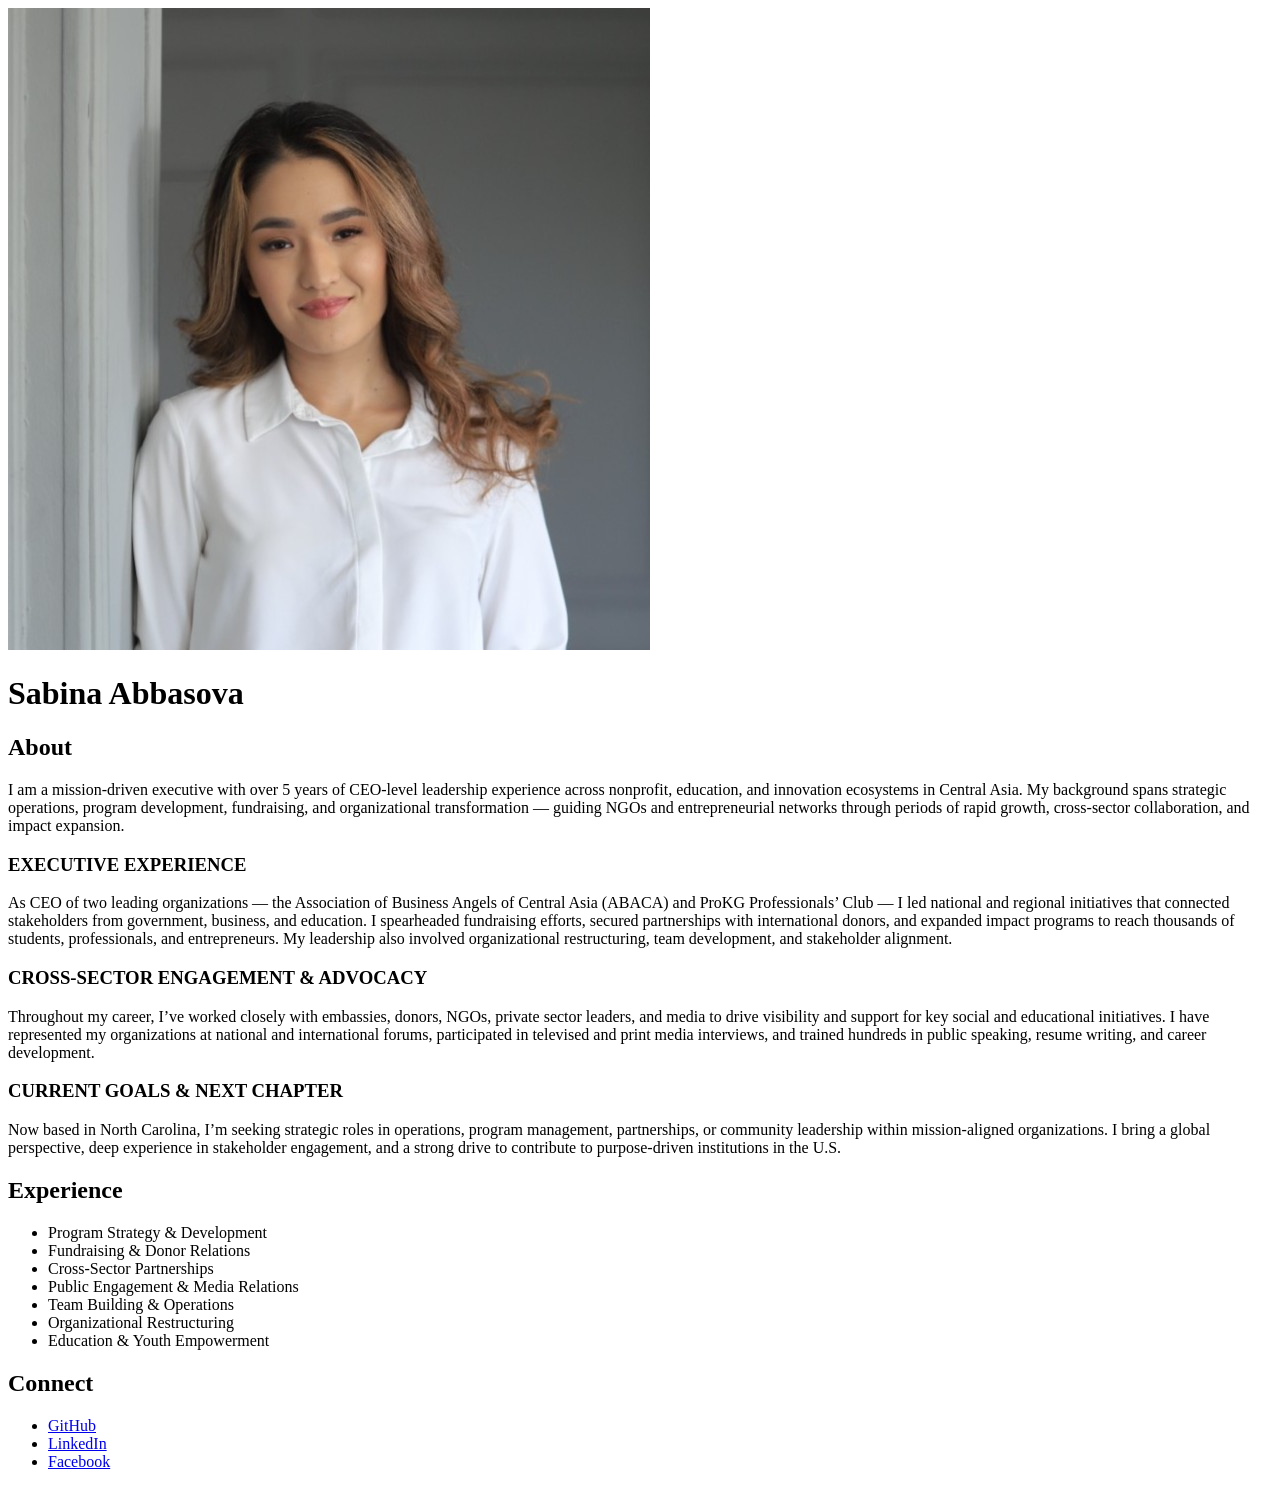
==== index.html @ f2786136 "boilerplate and content added" ====
<!DOCTYPE html>
<html lang="en">
<head>
    <meta charset="UTF-8">
    <meta name="description" content="The very first webpage showcasing Sabina's portfolio">
    <meta name="author" content="Sabina Abbasova">
    <title>Sabina Abbasova's Portfolio</title>
</head>

<body>
<img src="Profile-picture.jpeg">
    <h1>Sabina Abbasova</h1>
    <section id="About">
        <h2>About</h2>
            <p>
                I am a mission-driven executive with over 5 years of CEO-level leadership experience across nonprofit, education, and innovation ecosystems in Central Asia. My background spans strategic operations, program development, fundraising, and organizational transformation — guiding NGOs and entrepreneurial networks through periods of rapid growth, cross-sector collaboration, and impact expansion.
            </p>

            <h3>EXECUTIVE EXPERIENCE</h3>
            <p>
                As CEO of two leading organizations — the Association of Business Angels of Central Asia (ABACA) and ProKG Professionals’ Club — I led national and regional initiatives that connected stakeholders from government, business, and education. I spearheaded fundraising efforts, secured partnerships with international donors, and expanded impact programs to reach thousands of students, professionals, and entrepreneurs. My leadership also involved organizational restructuring, team development, and stakeholder alignment.
            </p>

            <h3>CROSS-SECTOR ENGAGEMENT & ADVOCACY</h3>
            <p>
                Throughout my career, I’ve worked closely with embassies, donors, NGOs, private sector leaders, and media to drive visibility and support for key social and educational initiatives. I have represented my organizations at national and international forums, participated in televised and print media interviews, and trained hundreds in public speaking, resume writing, and career development.
            </p>

            <h3>CURRENT GOALS & NEXT CHAPTER</h3>
            <p>Now based in North Carolina, I’m seeking strategic roles in operations, program management, partnerships, or community leadership within mission-aligned organizations. I bring a global perspective, deep experience in stakeholder engagement, and a strong drive to contribute to purpose-driven institutions in the U.S.</p>
    </section>

    <section id="Experience">
        <h2>Experience</h2>
        <ul>
            <li>Program Strategy & Development</li>
            <li>Fundraising & Donor Relations</li>
            <li>Cross-Sector Partnerships</li>
            <li>Public Engagement & Media Relations</li>
            <li>Team Building & Operations</li>
            <li>Organizational Restructuring</li>
            <li>Education & Youth Empowerment</li>
        </ul>
    </section>
    
    <section id="Connect">
        <h2>Connect</h2>
        <ul>
            <li><a href="https://github.com/abbasova-s">GitHub</a></li>
            <li><a href="https://www.linkedin.com/in/sabina-abbasova/">LinkedIn</a></li>
            <li><a href="https://www.facebook.com/share/1EG4vnzA5f/?mibextid=wwXIfr">Facebook</a></li>
        </ul>
    </section>

</body>
</html>
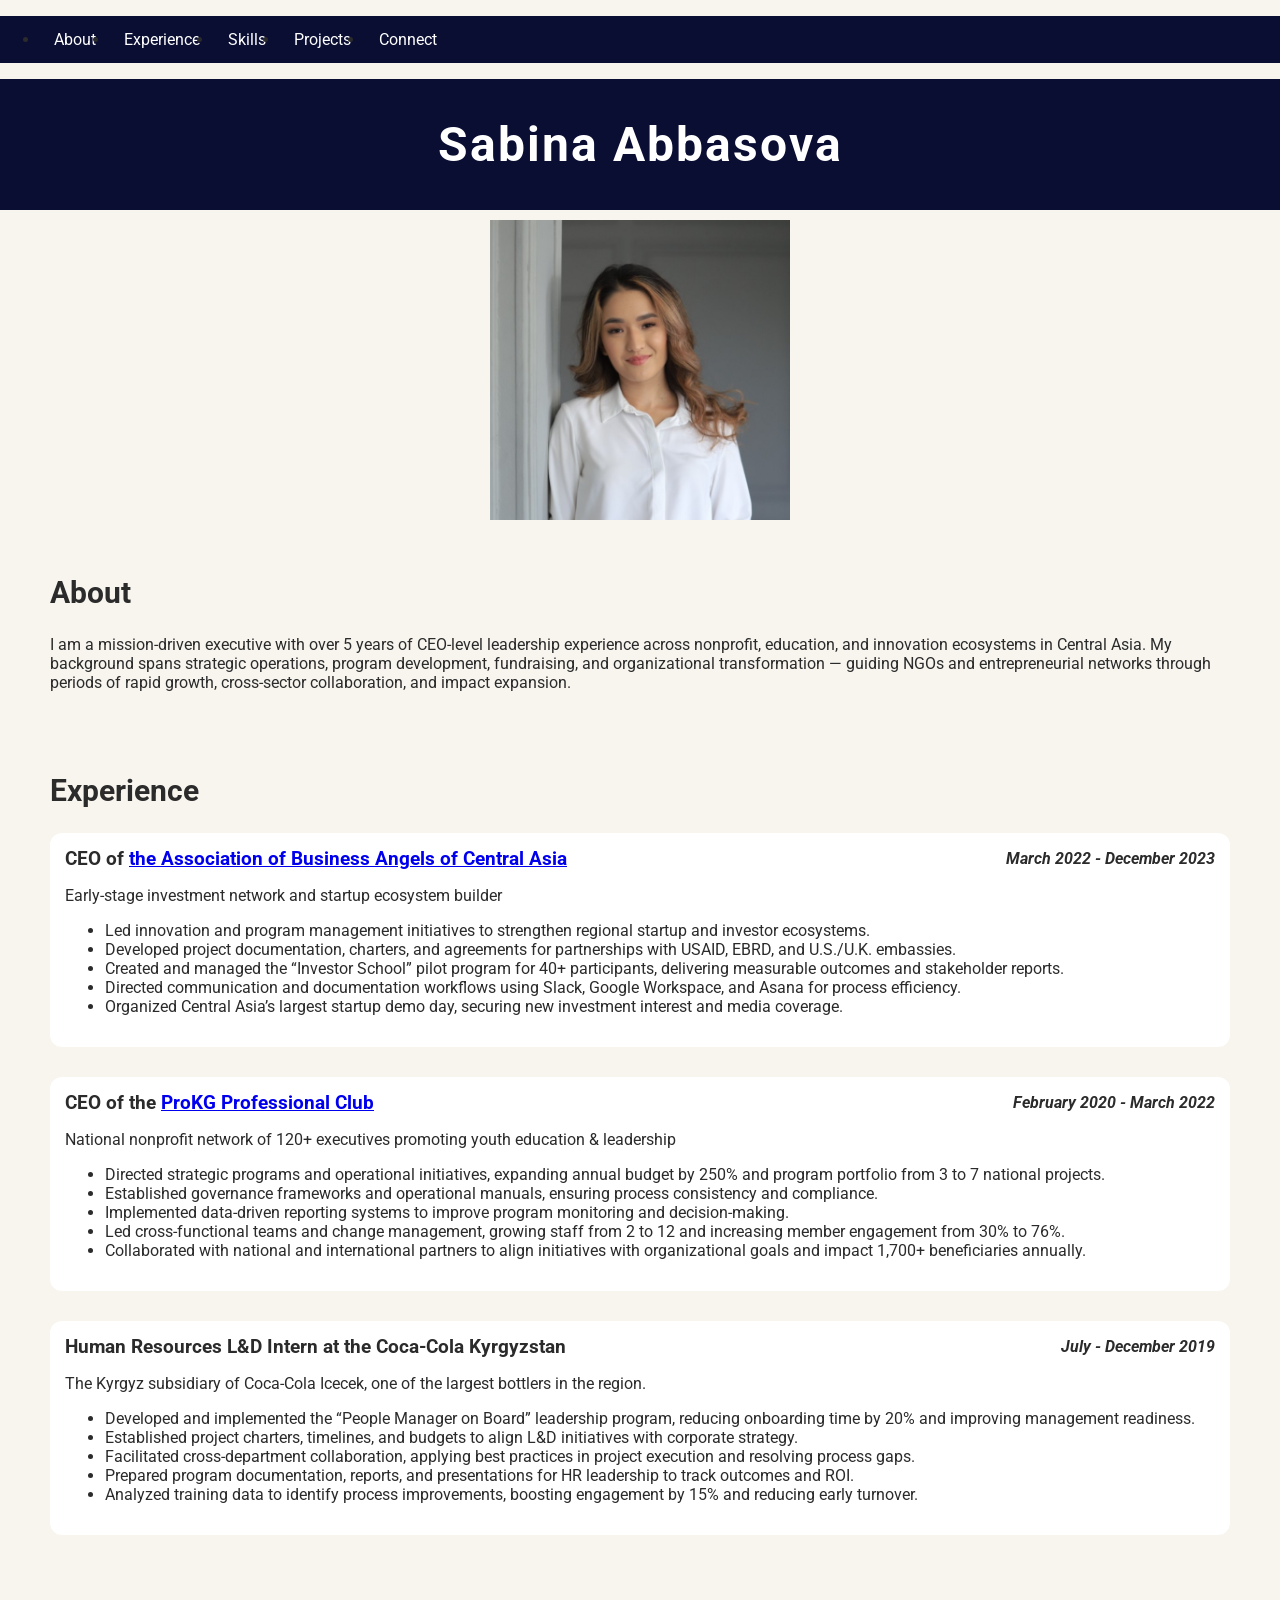
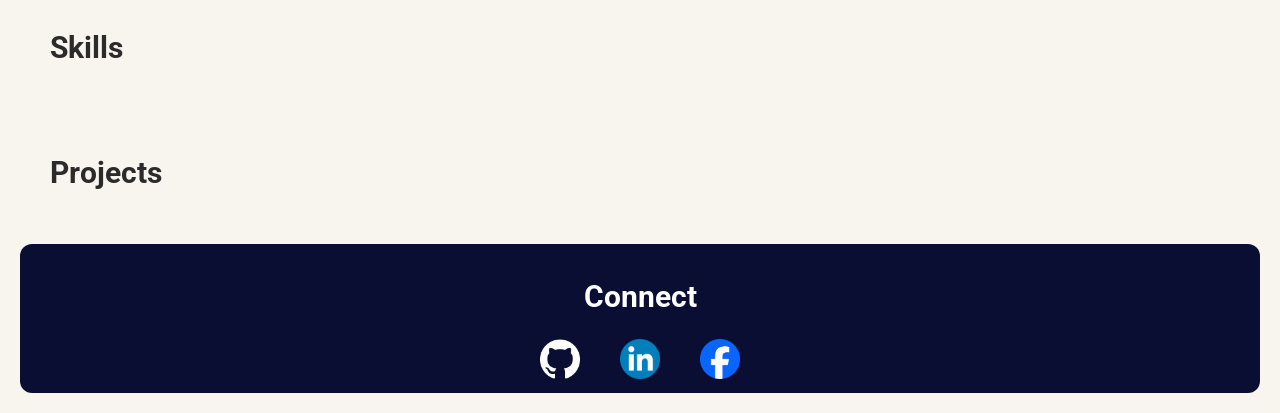
==== commit 6103abce: "styling added" ====
--- a/index.html
+++ b/index.html
@@ -1,56 +1,155 @@
-<!DOCTYPE html>
+<!doctype html>
 <html lang="en">
-<head>
-    <meta charset="UTF-8">
-    <meta name="description" content="The very first webpage showcasing Sabina's portfolio">
-    <meta name="author" content="Sabina Abbasova">
+  <head>
+    <meta charset="UTF-8" />
+    <meta
+      name="description"
+      content="The very first webpage showcasing Sabina's portfolio"
+    />
+    <meta name="author" content="Sabina Abbasova" />
     <title>Sabina Abbasova's Portfolio</title>
-</head>
+    <link href="css/index.css" rel="stylesheet" />
+    <link rel="preconnect" href="https://fonts.googleapis.com">
+    <link rel="preconnect" href="https://fonts.gstatic.com" crossorigin>
+    <link href="https://fonts.googleapis.com/css2?family=Roboto:ital,wght@0,100..900;1,100..900&display=swap" rel="stylesheet">
+  </head>
 
-<body>
-<img src="Profile-picture.jpeg">
-    <h1>Sabina Abbasova</h1>
+  <body>
+    <nav class="container">
+        <ul>
+            <li><a href="#About">About</a></li>
+            <li><a href="#Experience">Experience</a></li>
+            <li><a href="#Skills">Skills</a></li>
+            <li><a href="#Projects">Projects</a></li>
+            <li><a href="#Connect">Connect</a></li>
+        </ul>
+    </nav>
+    
+    <header>
+        <h1>Sabina Abbasova</h1>
+    </header>
+
+    <img class="profile-pic" src="img/Profile-picture.jpeg" alt="Profesional portfolio picture">
+
     <section id="About">
-        <h2>About</h2>
-            <p>
-                I am a mission-driven executive with over 5 years of CEO-level leadership experience across nonprofit, education, and innovation ecosystems in Central Asia. My background spans strategic operations, program development, fundraising, and organizational transformation — guiding NGOs and entrepreneurial networks through periods of rapid growth, cross-sector collaboration, and impact expansion.
-            </p>
-
-            <h3>EXECUTIVE EXPERIENCE</h3>
-            <p>
-                As CEO of two leading organizations — the Association of Business Angels of Central Asia (ABACA) and ProKG Professionals’ Club — I led national and regional initiatives that connected stakeholders from government, business, and education. I spearheaded fundraising efforts, secured partnerships with international donors, and expanded impact programs to reach thousands of students, professionals, and entrepreneurs. My leadership also involved organizational restructuring, team development, and stakeholder alignment.
-            </p>
-
-            <h3>CROSS-SECTOR ENGAGEMENT & ADVOCACY</h3>
-            <p>
-                Throughout my career, I’ve worked closely with embassies, donors, NGOs, private sector leaders, and media to drive visibility and support for key social and educational initiatives. I have represented my organizations at national and international forums, participated in televised and print media interviews, and trained hundreds in public speaking, resume writing, and career development.
-            </p>
-
-            <h3>CURRENT GOALS & NEXT CHAPTER</h3>
-            <p>Now based in North Carolina, I’m seeking strategic roles in operations, program management, partnerships, or community leadership within mission-aligned organizations. I bring a global perspective, deep experience in stakeholder engagement, and a strong drive to contribute to purpose-driven institutions in the U.S.</p>
+      <h2>About</h2>
+      <p>
+        I am a mission-driven executive with over 5 years of CEO-level
+        leadership experience across nonprofit, education, and innovation
+        ecosystems in Central Asia. My background spans strategic operations,
+        program development, fundraising, and organizational transformation —
+        guiding NGOs and entrepreneurial networks through periods of rapid
+        growth, cross-sector collaboration, and impact expansion.
+      </p>
     </section>
 
     <section id="Experience">
-        <h2>Experience</h2>
-        <ul>
-            <li>Program Strategy & Development</li>
-            <li>Fundraising & Donor Relations</li>
-            <li>Cross-Sector Partnerships</li>
-            <li>Public Engagement & Media Relations</li>
-            <li>Team Building & Operations</li>
-            <li>Organizational Restructuring</li>
-            <li>Education & Youth Empowerment</li>
-        </ul>
-    </section>
-    
-    <section id="Connect">
-        <h2>Connect</h2>
-        <ul>
-            <li><a href="https://github.com/abbasova-s">GitHub</a></li>
-            <li><a href="https://www.linkedin.com/in/sabina-abbasova/">LinkedIn</a></li>
-            <li><a href="https://www.facebook.com/share/1EG4vnzA5f/?mibextid=wwXIfr">Facebook</a></li>
-        </ul>
+      <h2>Experience</h2>
+        <div class="job">
+            <div class="job-title">
+                <h3>CEO of <a href="https://abaca.pro/">the Association of Business Angels of Central Asia</a></h3>
+                <span>March 2022 - December 2023</span>
+            </div>
+
+            <p>
+                Early-stage investment network and startup ecosystem builder
+            </p>
+
+            <ul>
+                <li>Led innovation and program management initiatives to strengthen regional startup and investor ecosystems.</li>
+                <li>Developed project documentation, charters, and agreements for partnerships with USAID, EBRD, and U.S./U.K.
+embassies.</li>
+                <li>Created and managed the “Investor School” pilot program for 40+ participants, delivering measurable outcomes and
+stakeholder reports.</li>
+                <li>Directed communication and documentation workflows using Slack, Google Workspace, and Asana for process
+efficiency.</li>
+                <li>Organized Central Asia’s largest startup demo day, securing new investment interest and media coverage.</li>
+            </ul>
+        </div>
+
+        <div class="job">
+            <div class="job-title">
+                <h3>CEO of the <a href="https://prokg.net/">ProKG Professional Club</a></h3>
+                <span>February 2020 - March 2022</span>
+            </div>
+
+            <p>
+                National nonprofit network of 120+ executives promoting youth education & leadership
+            </p>
+
+            <ul>
+                <li>Directed strategic programs and operational initiatives, expanding annual budget by 250% and program portfolio
+from 3 to 7 national projects.</li>
+                <li>Established governance frameworks and operational manuals, ensuring process consistency and compliance.</li>
+                <li>Implemented data-driven reporting systems to improve program monitoring and decision-making.</li>
+                <li>Led cross-functional teams and change management, growing staff from 2 to 12 and increasing member engagement
+from 30% to 76%.</li>
+                <li>Collaborated with national and international partners to align initiatives with organizational goals and impact 1,700+
+beneficiaries annually.</li>
+            </ul>
+        </div>
+
+        <div class="job">
+            <div class="job-title">
+                <h3>Human Resources L&D Intern at the Coca-Cola Kyrgyzstan</h3>
+                <span>July - December 2019</span>
+            </div>
+
+            <p>
+                The Kyrgyz subsidiary of Coca-Cola Icecek, one of the largest bottlers in the region.
+            </p>
+
+            <ul>
+                <li>Developed and implemented the “People Manager on Board” leadership program, reducing onboarding time by 20% and improving management readiness.</li>
+                <li>Established project charters, timelines, and budgets to align L&D initiatives with corporate strategy.</li>
+                <li>Facilitated cross-department collaboration, applying best practices in project execution and resolving process gaps.</li>
+                <li>Prepared program documentation, reports, and presentations for HR leadership to track outcomes and ROI.</li>
+                <li>Analyzed training data to identify process improvements, boosting engagement by 15% and reducing early turnover.</li>
+            </ul>
+        </div>
     </section>
 
-</body>
-</html>+    <section id="Skills">
+      <h2>Skills</h2>
+    </section>
+
+    <section id="Projects">
+      <h2>Projects</h2>
+      <ul>
+
+      </ul>
+    </section>
+
+    <section id="Connect">
+      <h2>Connect</h2>
+            <ul>
+                <li>
+                    <a href="https://github.com/abbasova-s">
+                        <img src="img/github-white-icon.webp" alt="Github logo">
+                    </a>
+                </li>
+                <li>
+                    <a href="https://www.linkedin.com/in/sabina-abbasova/">
+                        <img src="img/in-logo.png" alt="linkedin logo">
+                    </a>
+                </li>
+                <li>
+                    <a href="https://www.facebook.com/share/1EG4vnzA5f/?mibextid=wwXIfr">
+                        <img src="img/fb-logo.webp" alt="facebook logo">
+                    </a>
+                </li>
+            </ul>
+    </section>
+  </body>
+</html>
+
+
+<!--     <ul>
+            <li class="skill">Program Strategy & Development</li>
+            <li class="skill">Fundraising & Donor Relations</li>
+            <li class="skill">Cross-Sector Partnerships</li>
+            <li class="skill">Public Engagement & Media Relations</li>
+            <li class="skill">Team Building & Operations</li>
+            <li class="skill">Organizational Restructuring</li>
+            <li class="skill">Education & Youth Empowerment</li>
+      </ul> -->
--- a/css/index.css
+++ b/css/index.css
@@ -0,0 +1,105 @@
+
+
+body {
+    background-color: #f8f5ef;
+    color: #2b2b2b;
+    font-family: "Roboto", serif;
+    margin: 0;
+}
+
+h1 {
+    font-size: 48px;
+    letter-spacing: 2px;
+}
+
+h2 {
+    font-size: 30px;
+    font-weight: bolder;
+}
+
+.profile-pic {
+    width: 300px;
+    display: block;
+    margin: 10px auto;
+}
+
+header {
+    text-align: center;
+    background-color: rgb(10, 14, 51);
+    color: white;
+    padding: 5px 0;
+}
+
+section {
+    padding: 10px 30px;
+    margin: 20px;
+    border-radius: 12px;
+}
+
+
+#Connect {
+    text-align: center;
+    background-color: rgb(10, 14, 51);
+    color: white;
+}
+
+#Connect img {
+    width: 40px;
+    height: 40px;
+}
+
+#Connect ul {
+    display: flex;
+    list-style: none;
+    justify-content: center;
+    gap: 40px;
+    align-items: center;
+    padding: 0;
+    margin:0;
+}
+
+.skill {
+    border:rgb(30, 30, 83) solid 5px;
+    background-color:#f2c6a0;
+    margin-bottom: 10px;
+    padding: 10px;
+}
+.container {
+    position: sticky;
+    top: 0;
+    background-color: rgb(10, 14, 51);
+}
+
+.container ul {
+    display: flex;
+    align-items: center;
+
+}
+.container a {
+    display: block;
+    color: white;
+    text-align: center;
+    padding: 14px;
+    text-decoration: none;
+}
+
+.job-title {
+    display: flex;
+    justify-content: space-between;
+    align-items: center;
+}
+
+.job {
+    background-color: white;
+    padding: 15px;
+    margin-bottom: 30px;
+    border-radius: 12px;
+}
+.job-title span {
+    font-style: italic;
+    font-weight: bold;
+}
+
+.job h3 {
+    margin: 0;
+}
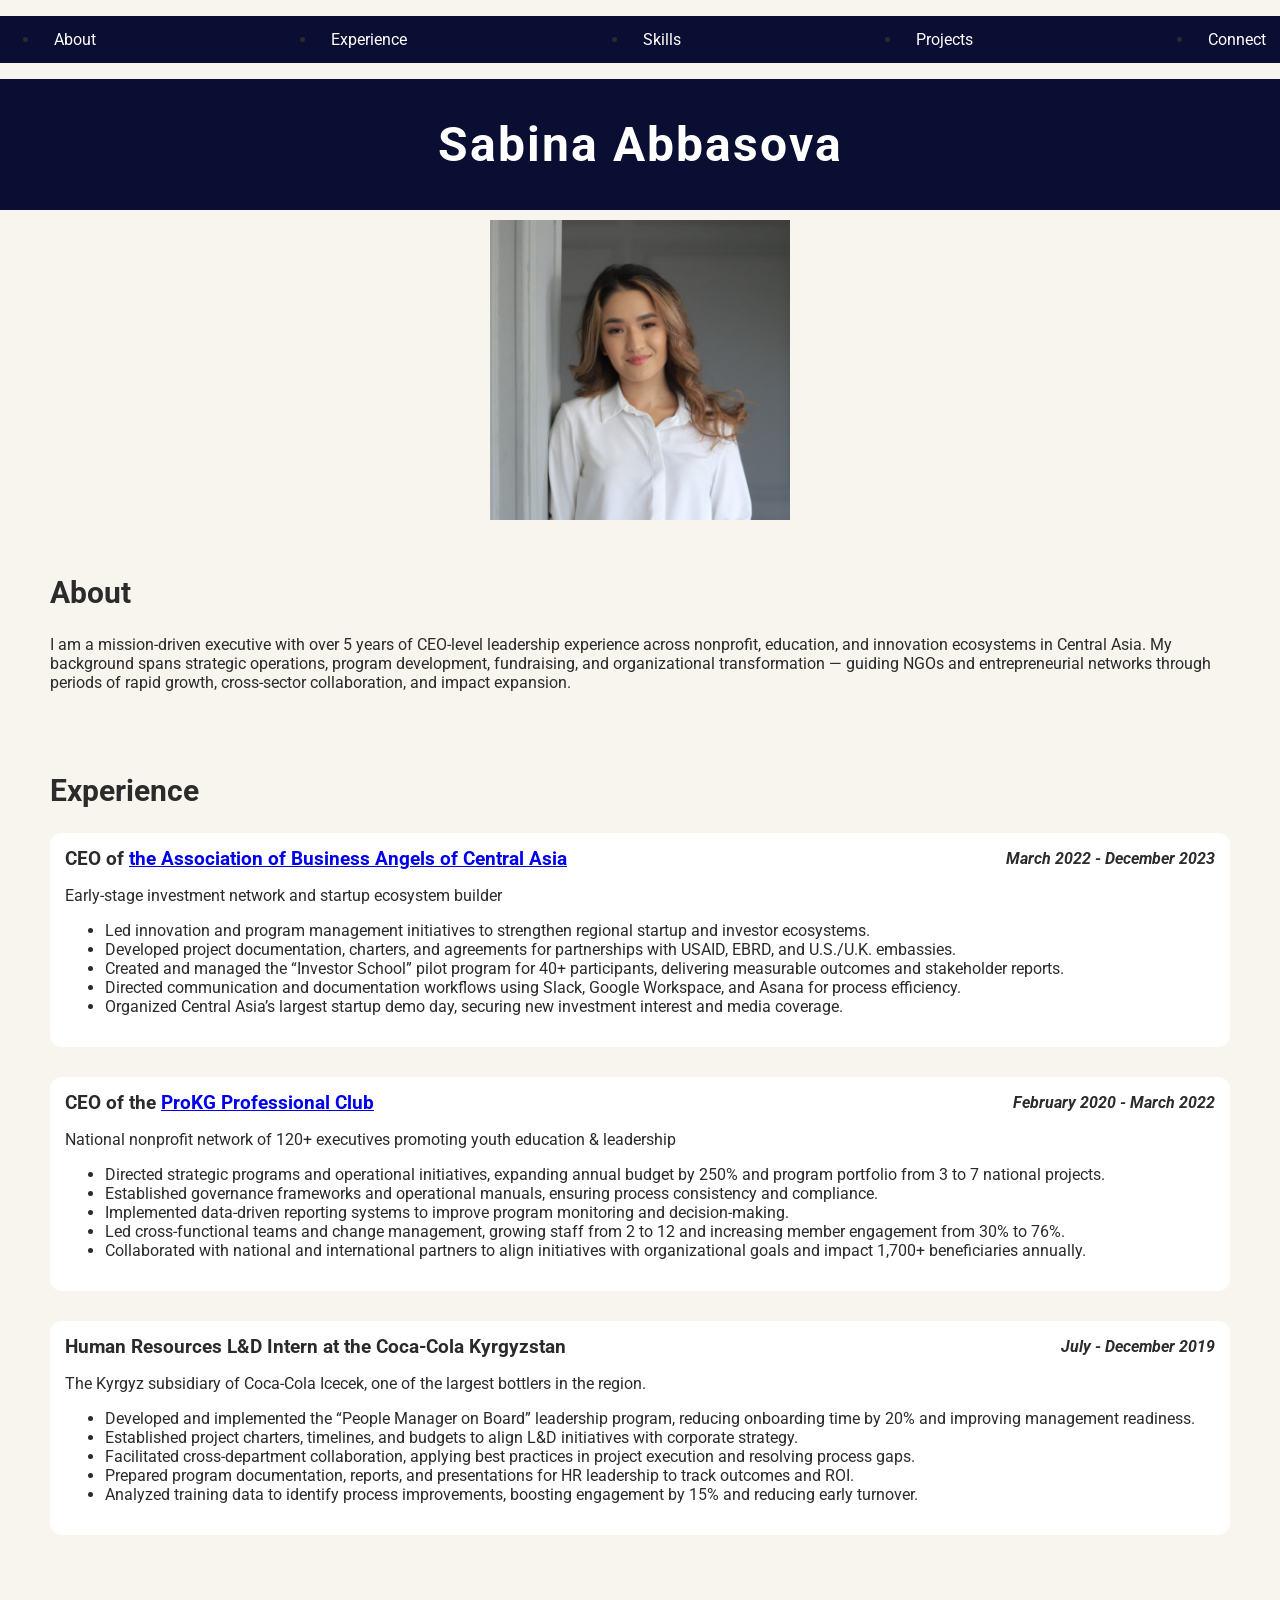
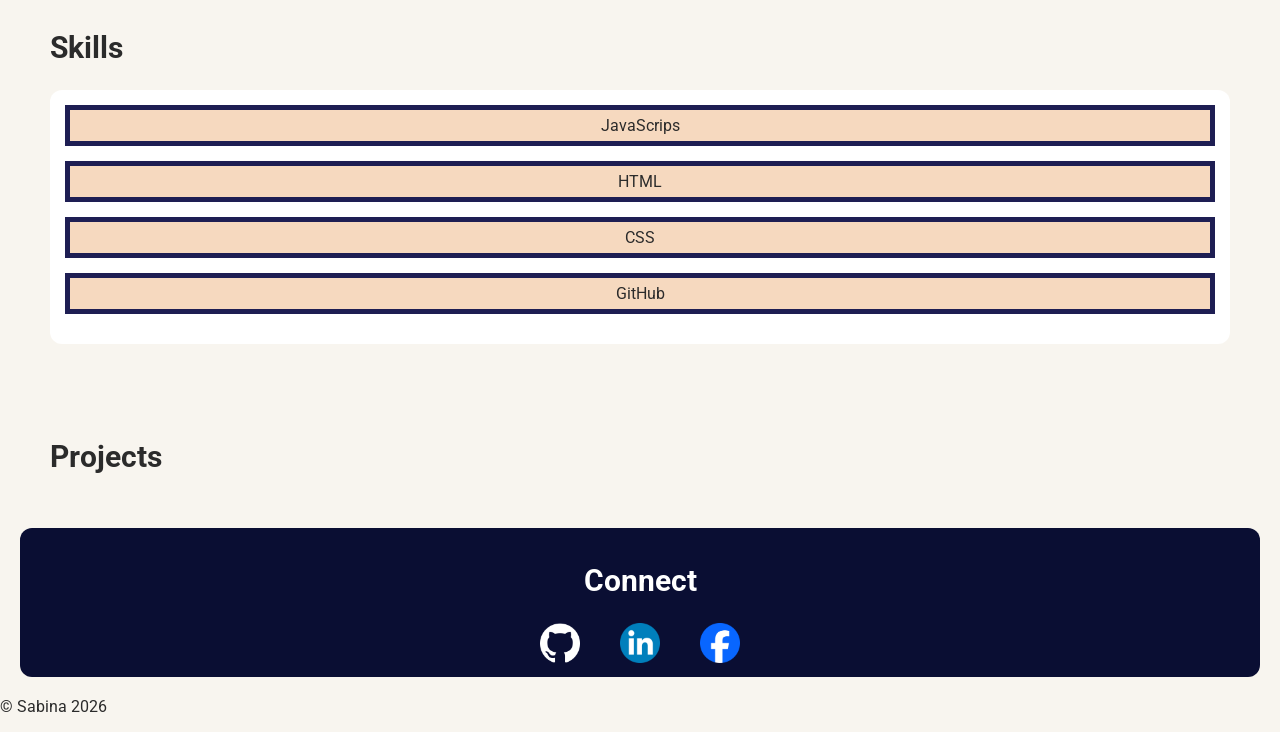
==== commit 416ceb74: "js added, created footer and skills" ====
--- a/index.html
+++ b/index.html
@@ -17,11 +17,11 @@
   <body>
     <nav class="container">
         <ul>
-            <li><a href="#About">About</a></li>
-            <li><a href="#Experience">Experience</a></li>
-            <li><a href="#Skills">Skills</a></li>
-            <li><a href="#Projects">Projects</a></li>
-            <li><a href="#Connect">Connect</a></li>
+            <li><a href="#about">About</a></li>
+            <li><a href="#experience">Experience</a></li>
+            <li><a href="#skills">Skills</a></li>
+            <li><a href="#projects">Projects</a></li>
+            <li><a href="#connect">Connect</a></li>
         </ul>
     </nav>
     
@@ -31,7 +31,7 @@
 
     <img class="profile-pic" src="img/Profile-picture.jpeg" alt="Profesional portfolio picture">
 
-    <section id="About">
+    <section id="about">
       <h2>About</h2>
       <p>
         I am a mission-driven executive with over 5 years of CEO-level
@@ -43,7 +43,7 @@
       </p>
     </section>
 
-    <section id="Experience">
+    <section id="experience">
       <h2>Experience</h2>
         <div class="job">
             <div class="job-title">
@@ -109,18 +109,19 @@
         </div>
     </section>
 
-    <section id="Skills">
+    <section id="skills">
       <h2>Skills</h2>
+      <ul></ul>      
     </section>
 
-    <section id="Projects">
+    <section id="projects">
       <h2>Projects</h2>
       <ul>
 
       </ul>
     </section>
 
-    <section id="Connect">
+    <section id="connect">
       <h2>Connect</h2>
             <ul>
                 <li>
@@ -140,16 +141,8 @@
                 </li>
             </ul>
     </section>
+
+    <script src="js/index.js" defer></script>
+
   </body>
 </html>
-
-
-<!--     <ul>
-            <li class="skill">Program Strategy & Development</li>
-            <li class="skill">Fundraising & Donor Relations</li>
-            <li class="skill">Cross-Sector Partnerships</li>
-            <li class="skill">Public Engagement & Media Relations</li>
-            <li class="skill">Team Building & Operations</li>
-            <li class="skill">Organizational Restructuring</li>
-            <li class="skill">Education & Youth Empowerment</li>
-      </ul> -->
--- a/css/index.css
+++ b/css/index.css
@@ -36,19 +36,18 @@
     border-radius: 12px;
 }
 
-
-#Connect {
+#connect {
     text-align: center;
     background-color: rgb(10, 14, 51);
     color: white;
 }
 
-#Connect img {
+#connect img {
     width: 40px;
     height: 40px;
 }
 
-#Connect ul {
+#connect ul {
     display: flex;
     list-style: none;
     justify-content: center;
@@ -58,12 +57,26 @@
     margin:0;
 }
 
-.skill {
+#skills ul {
+    background-color: white;
+    border-radius: 12px;
+    padding: 15px;
+    margin-bottom: 30px;
+
+    display: flex;
+    flex-direction: column;
+    list-style: none;
+}
+
+#skills li {
+    background-color:#f6d9bf;
     border:rgb(30, 30, 83) solid 5px;
-    background-color:#f2c6a0;
-    margin-bottom: 10px;
-    padding: 10px;
+    
+    margin-bottom: 15px;
+    text-align: center;
+    padding: 6px;
 }
+
 .container {
     position: sticky;
     top: 0;
@@ -73,8 +86,9 @@
 .container ul {
     display: flex;
     align-items: center;
+    justify-content: space-between;
+}
 
-}
 .container a {
     display: block;
     color: white;
@@ -83,18 +97,19 @@
     text-decoration: none;
 }
 
+.job {
+    background-color: white;
+    padding: 15px;
+    margin-bottom: 30px;
+    border-radius: 12px;
+}
+
 .job-title {
     display: flex;
     justify-content: space-between;
     align-items: center;
 }
 
-.job {
-    background-color: white;
-    padding: 15px;
-    margin-bottom: 30px;
-    border-radius: 12px;
-}
 .job-title span {
     font-style: italic;
     font-weight: bold;
@@ -102,4 +117,10 @@
 
 .job h3 {
     margin: 0;
-}+}
+
+@media (max-width: 600px) {
+    .container ul {
+        flex-wrap: wrap;
+    }
+}
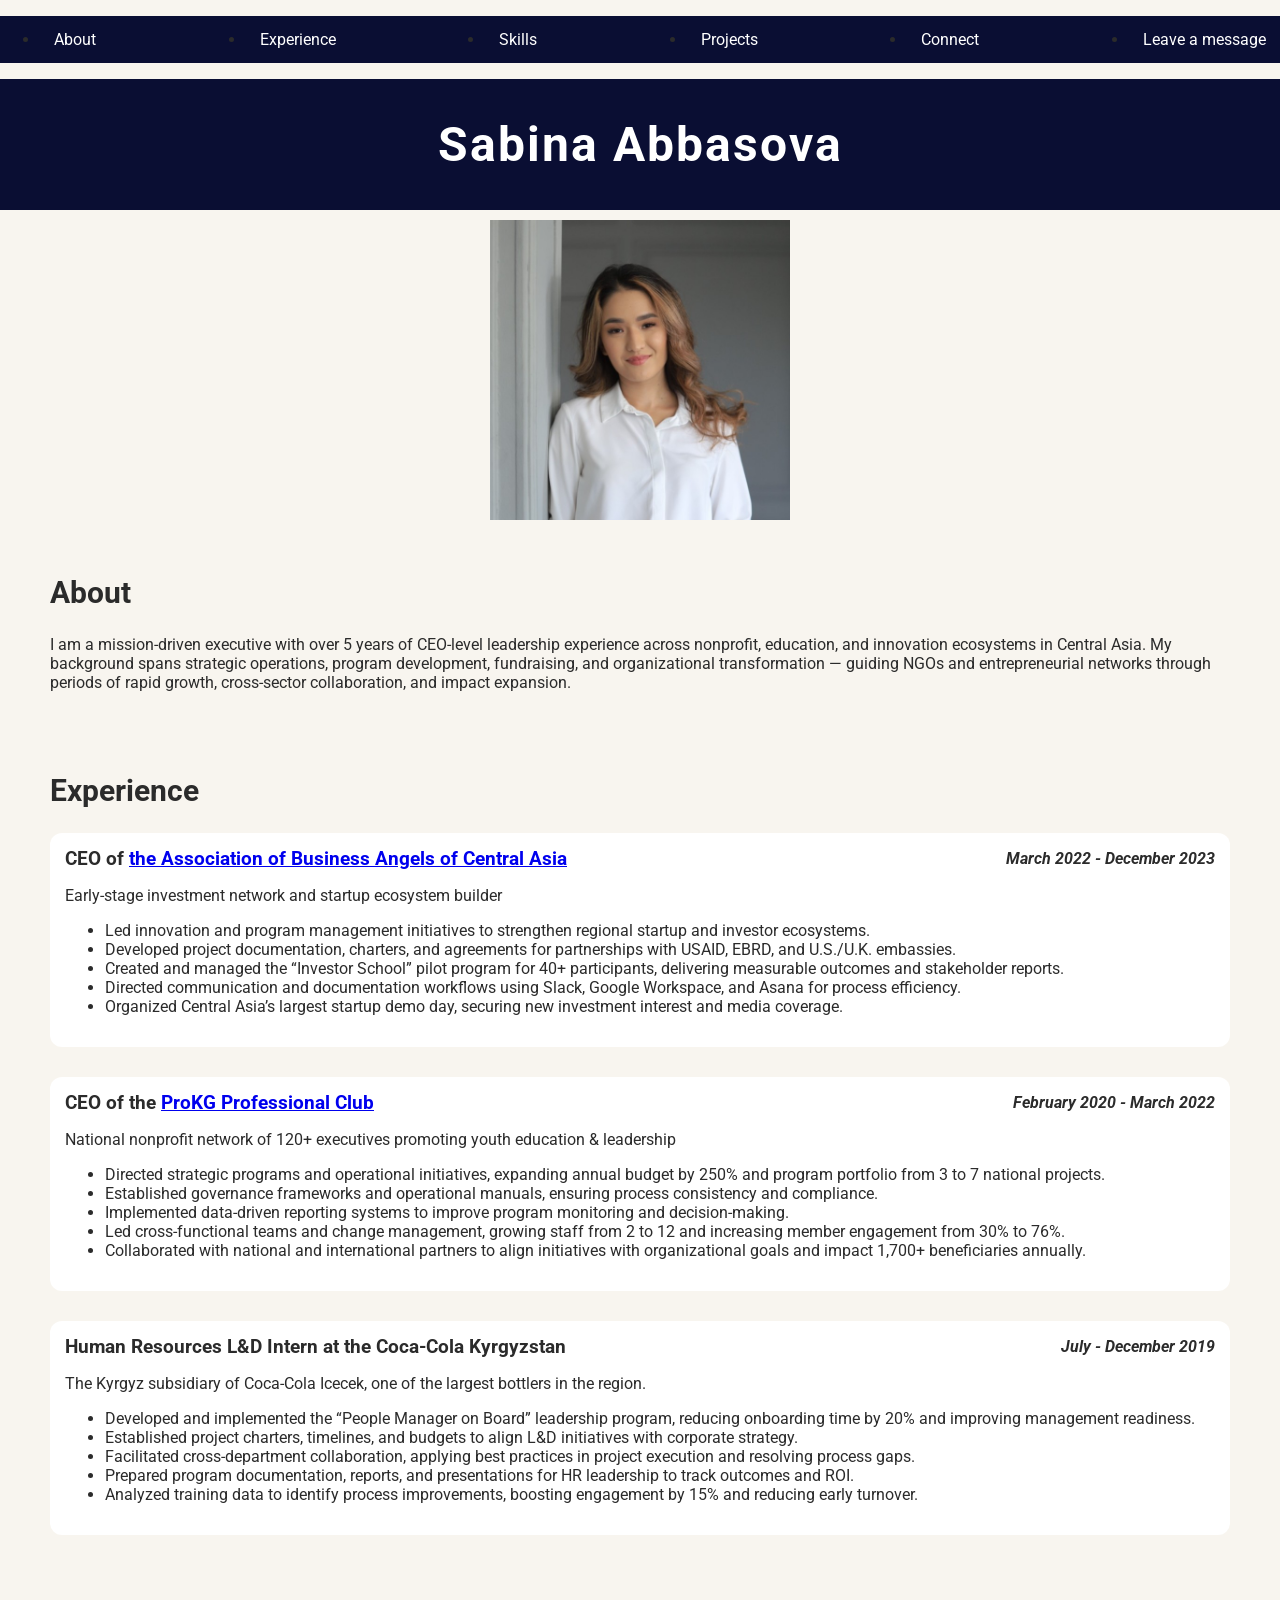
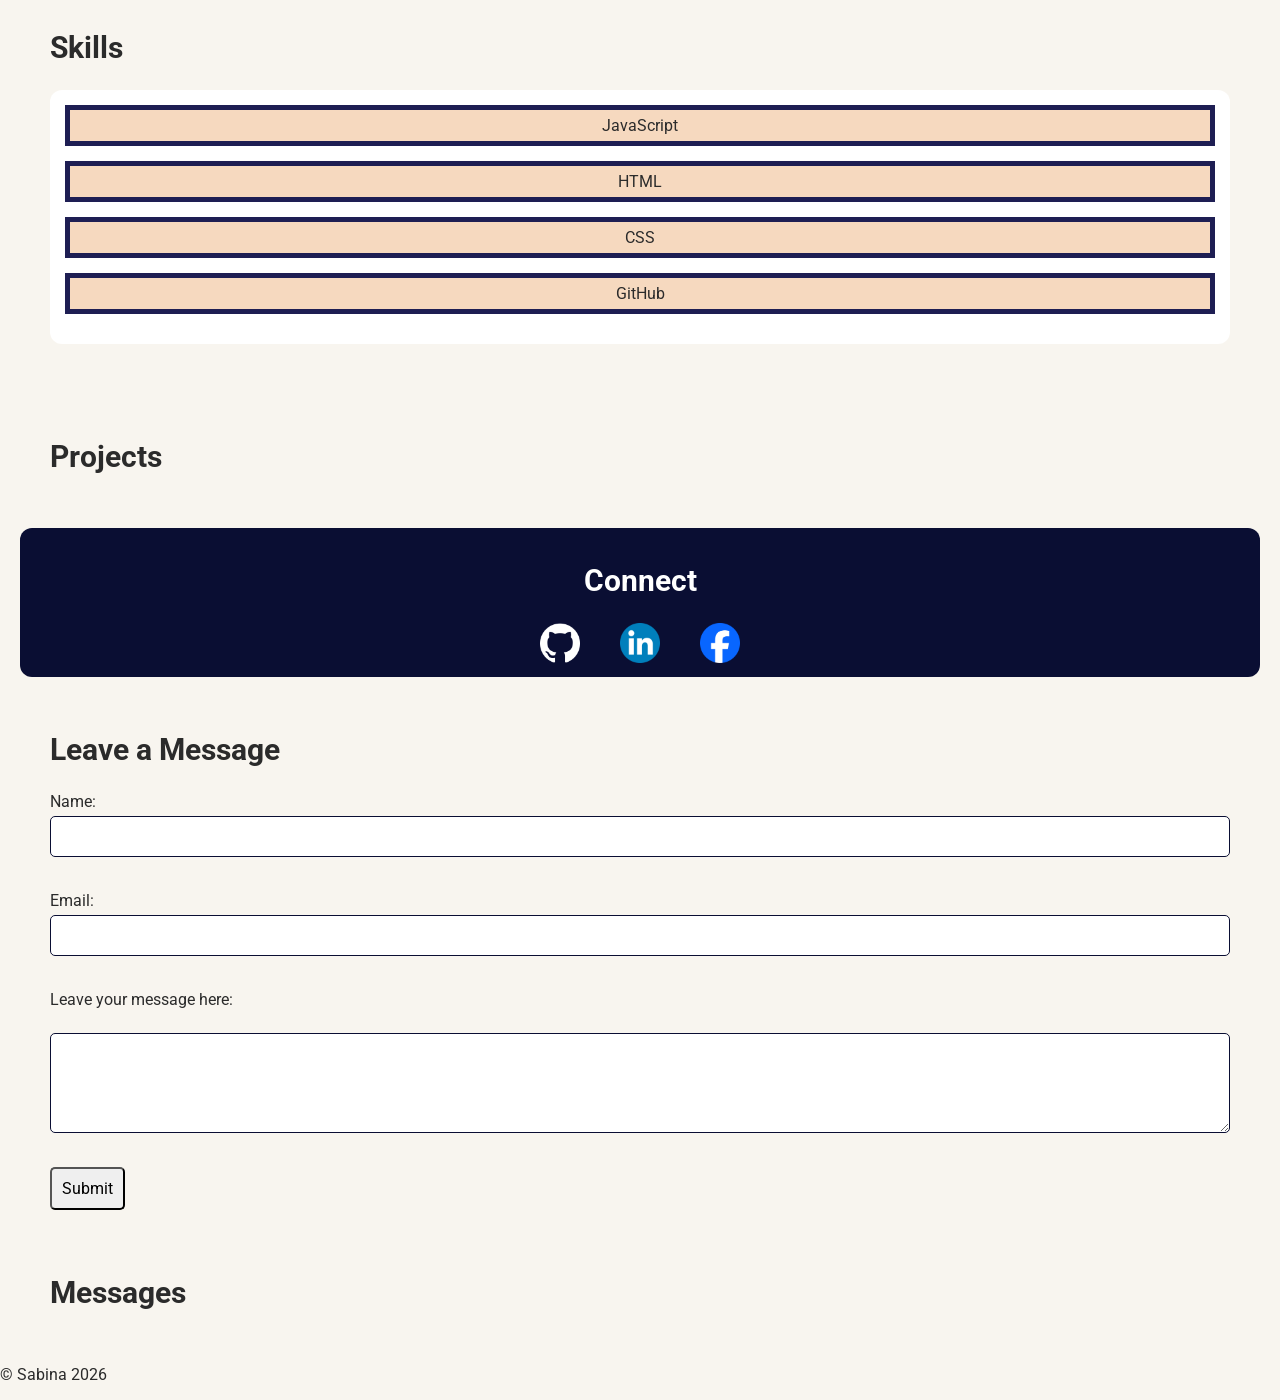
==== commit 589c2f0a: "form and functionality added" ====
--- a/index.html
+++ b/index.html
@@ -22,6 +22,7 @@
             <li><a href="#skills">Skills</a></li>
             <li><a href="#projects">Projects</a></li>
             <li><a href="#connect">Connect</a></li>
+            <li><a href="#leave_a_message">Leave a message</a></li>
         </ul>
     </nav>
     
@@ -142,6 +143,41 @@
             </ul>
     </section>
 
+    <section id="leave_a_message">
+        <h2>Leave a Message</h2>
+        <form name="leave_message">
+            <label for="usersName">Name:</label>
+            <input 
+                id="usersName"
+                type="text"
+                name="usersName"
+                required><br>
+
+            <label for="usersEmail">Email:</label>
+            <input 
+                id="usersEmail"
+                type="email"
+                name="usersEmail"
+                required><br>
+            
+            <label for="message">Leave your message here:</label><br>
+            <textarea 
+                id="message"
+                name="usersMessage"
+                required>
+            </textarea><br>
+
+            <button type="submit">Submit</button>
+        </form>
+    </section>
+
+    <section id="messages">
+        <h2>Messages</h2>
+        <ul>
+            
+        </ul>
+    </section>
+
     <script src="js/index.js" defer></script>
 
   </body>
--- a/css/index.css
+++ b/css/index.css
@@ -119,8 +119,55 @@
     margin: 0;
 }
 
+button,
+label,
+input,
+textarea {
+    display: block;
+    font-family: inherit;
+    font-size: 100%;
+    box-sizing: border-box;
+}
+
+label {
+    margin-top: 15px;
+    margin-bottom: 5px;
+}
+
+input,
+textarea {
+    width: 100%;
+    padding: 10px;
+    border: 1px solid rgb(10, 14, 51);
+    border-radius: 5px;
+}
+
+textarea {
+    min-height: 100px;
+    padding-top: 10px;
+}
+
+button {
+    margin-top: 15px;
+    padding: 10px;
+    border-radius: 5px;
+}
+
+
+#messages ul{
+    list-style: none;
+    padding: 0;
+}
+
+#messages li {
+    background-color: white;
+    padding: 20px;
+    margin-bottom: 10px;
+    border-radius: 5px;
+}
+
 @media (max-width: 600px) {
     .container ul {
         flex-wrap: wrap;
     }
-}
+}
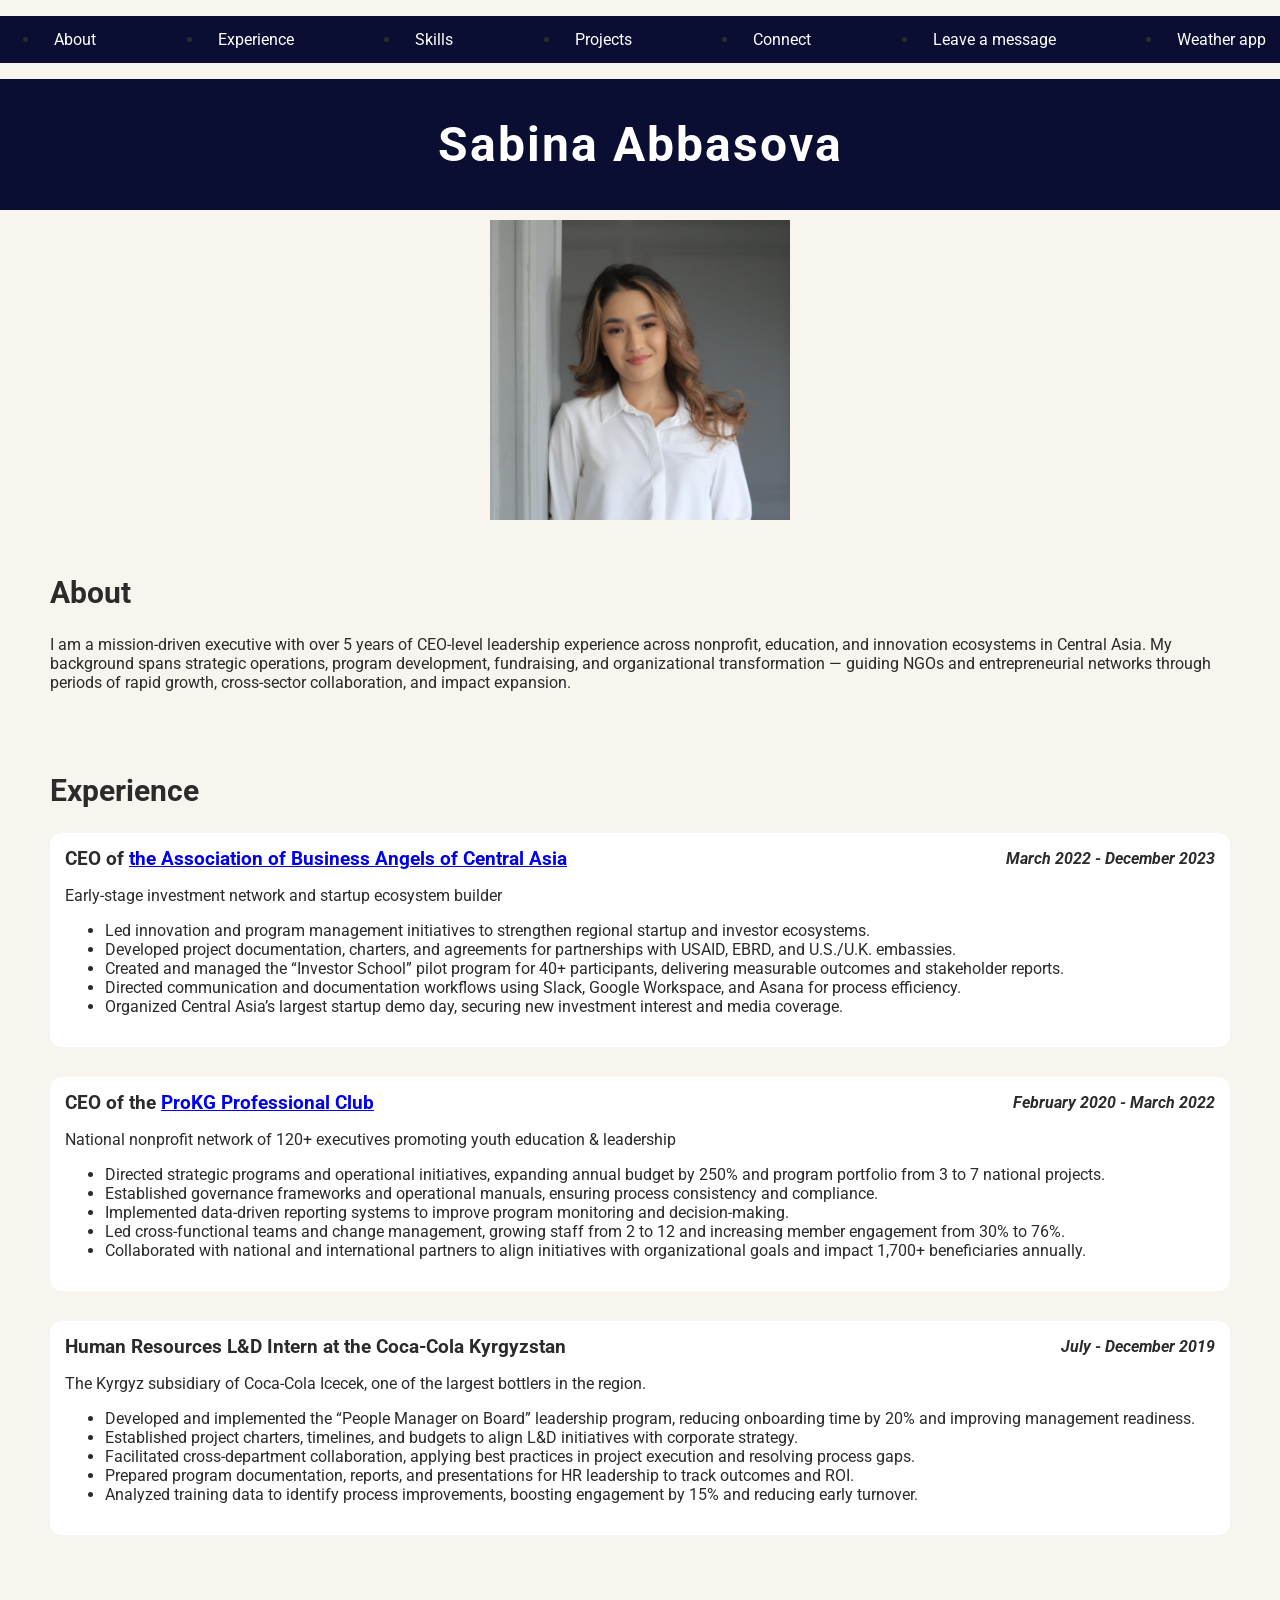
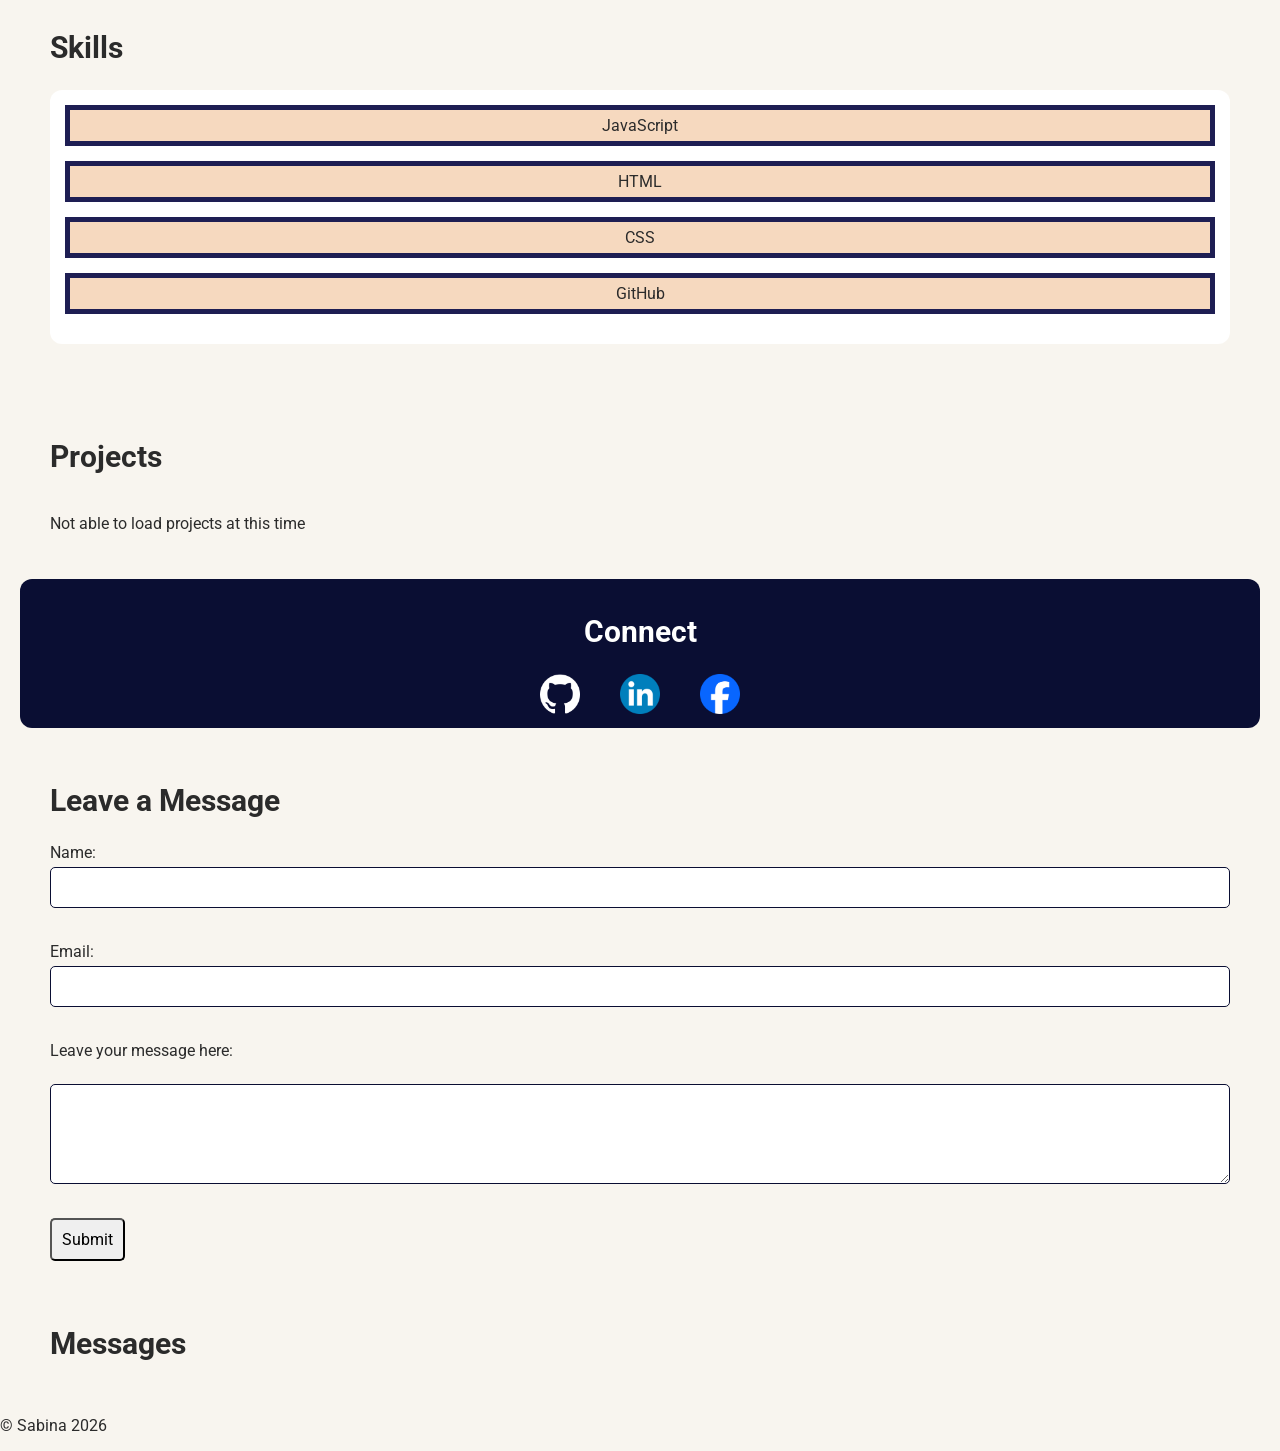
==== commit 17f71567: "added open api page" ====
--- a/index.html
+++ b/index.html
@@ -23,6 +23,7 @@
             <li><a href="#projects">Projects</a></li>
             <li><a href="#connect">Connect</a></li>
             <li><a href="#leave_a_message">Leave a message</a></li>
+            <li><a href="weather.html">Weather app</a></li>
         </ul>
     </nav>
     
--- a/css/index.css
+++ b/css/index.css
@@ -166,6 +166,19 @@
     border-radius: 5px;
 }
 
+#projects ul {
+    display: flex;
+    flex-direction: column;
+    list-style: square;
+}
+
+#projects li {
+    background-color: white;
+    padding: 10px;
+    border:rgb(30, 30, 83) solid 3px;
+    border-radius: 5px;
+}
+
 @media (max-width: 600px) {
     .container ul {
         flex-wrap: wrap;
